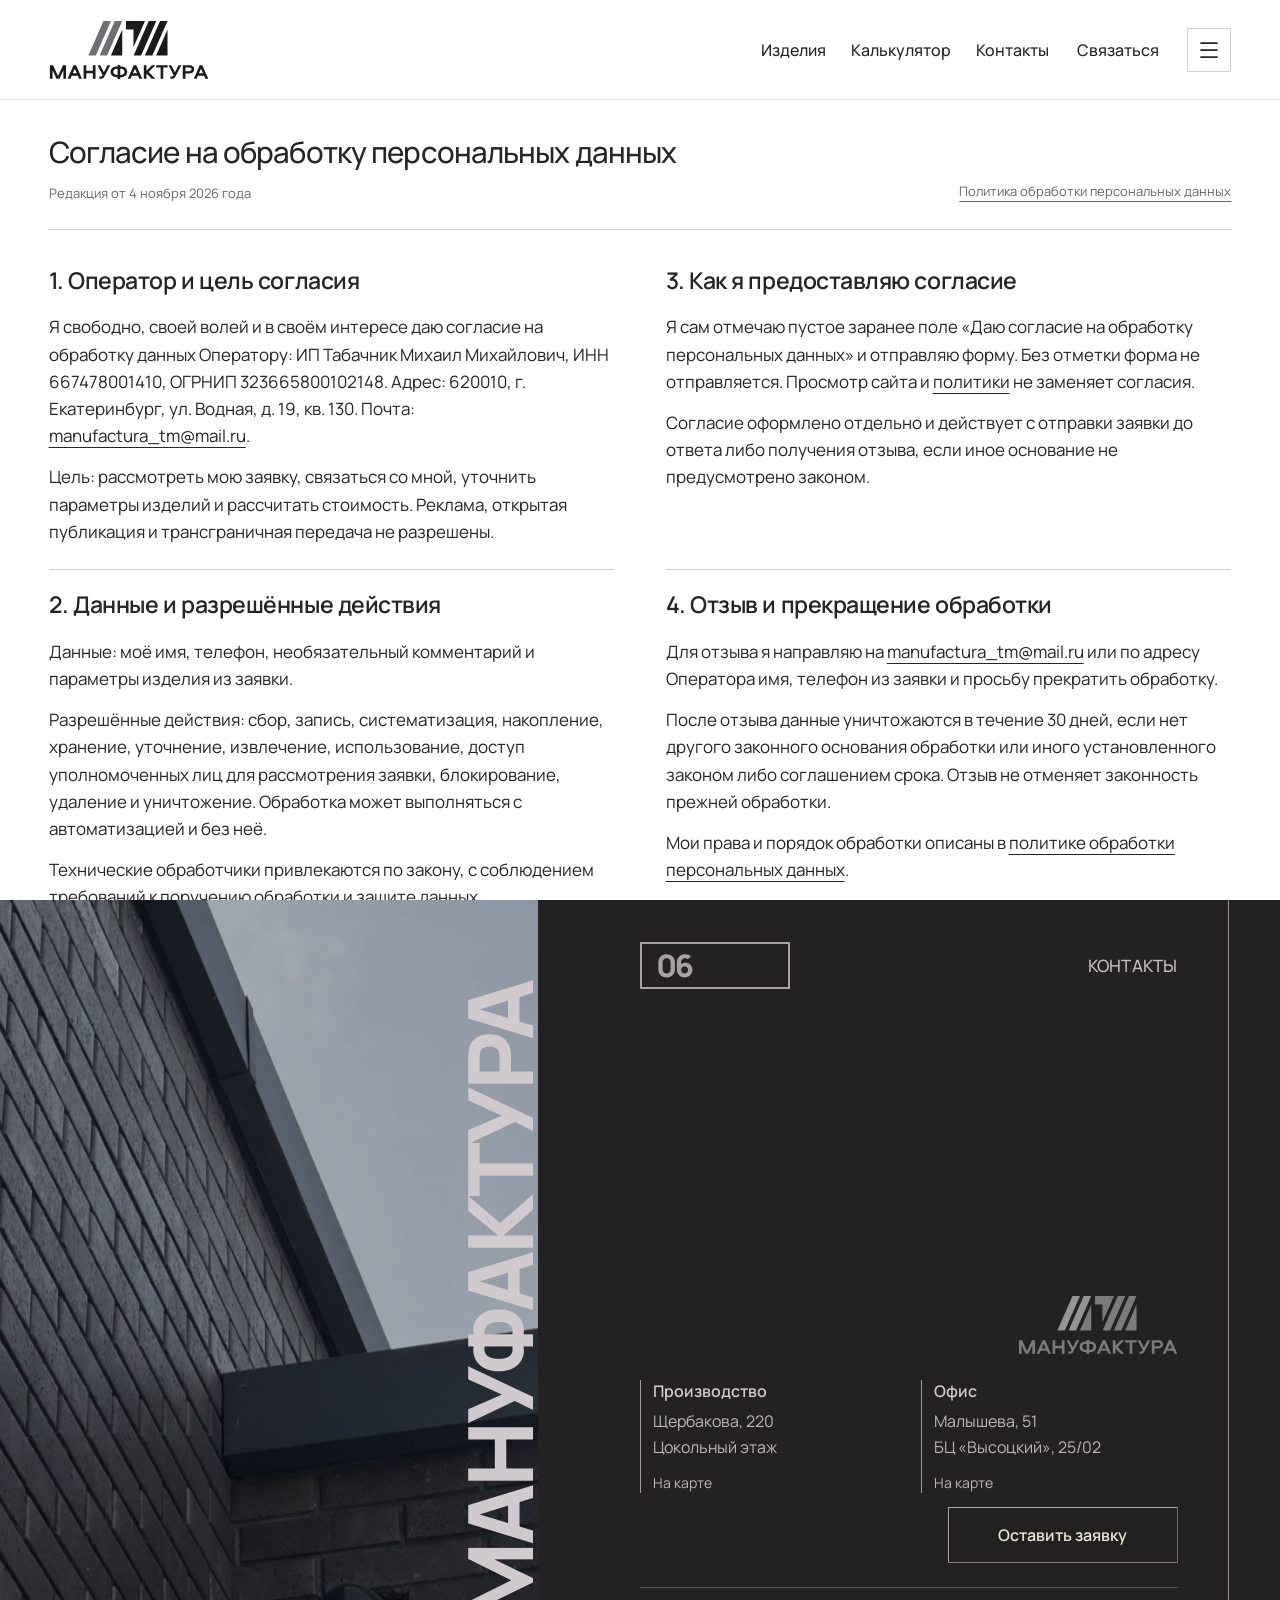
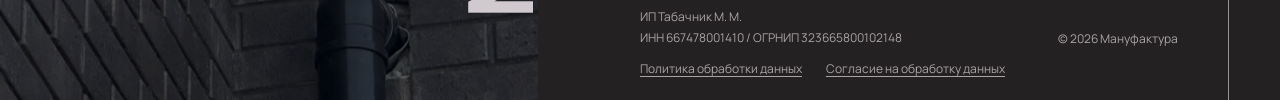
==== consent.html @ b51da5cc "first commit" ====
<!DOCTYPE html>
<!-- Один экран документа и контакты. HTML, CSS, нативные ES-модули. -->
<html lang="ru" class="page page--legal" data-page-motion="" data-section-scroll="" data-scroll-header="" data-scroll-screens="legal-document contacts" data-scroll-anchors="operator:legal-document data:legal-document confirmation:legal-document term:legal-document">
<head>
<meta charset="UTF-8"><meta name="viewport" content="width=device-width, initial-scale=1">
<script src="js/utils/page-boot.js"></script>
<meta name="theme-color" content="#ffffff"><title>Согласие на обработку персональных данных | Мануфактура</title>
<meta name="description" content="Согласие на обработку персональных данных МТМ Мануфактура. Цели, данные, порядок обработки и обратная связь.">
<link rel="icon" href="icons/logo-dark.svg" type="image/svg+xml">
<link rel="preload" href="fonts/Manrope-Regular.woff2" as="font" type="font/woff2" crossorigin="anonymous">
<link rel="stylesheet" href="css/index.css"><script type="module" src="js/index.js"></script>
</head><body id="top">
    <!-- Иконки Lucide: один встроенный спрайт для всех кнопок. -->
    <svg
      xmlns="http://www.w3.org/2000/svg"
      class="icon icon--sprite"
      data-icon-sprite=""
      aria-hidden="true"
      focusable="false"
      width="0"
      height="0"
    >
      <!-- Lucide, ISC: LUCIDE-LICENSE -->
      <symbol
        id="lucide-menu"
        viewBox="0 0 24 24"
        fill="none"
        stroke="currentColor"
        stroke-width="1.75"
        stroke-linecap="round"
        stroke-linejoin="round"
      >
        <path d="M4 5h16"></path>
        <path d="M4 12h16"></path>
        <path d="M4 19h16"></path>
      </symbol>
      <symbol
        id="lucide-plus"
        viewBox="0 0 24 24"
        fill="none"
        stroke="currentColor"
        stroke-width="1.75"
        stroke-linecap="round"
        stroke-linejoin="round"
      >
        <path d="M5 12h14"></path>
        <path d="M12 5v14"></path>
      </symbol>
      <symbol
        id="lucide-arrow-right"
        viewBox="0 0 24 24"
        fill="none"
        stroke="currentColor"
        stroke-width="1.75"
        stroke-linecap="round"
        stroke-linejoin="round"
      >
        <path d="M5 12h14"></path>
        <path d="m12 5 7 7-7 7"></path>
      </symbol>
      <symbol
        id="lucide-x"
        viewBox="0 0 24 24"
        fill="none"
        stroke="currentColor"
        stroke-width="1.75"
        stroke-linecap="round"
        stroke-linejoin="round"
      >
        <path d="M18 6 6 18"></path>
        <path d="m6 6 12 12"></path>
      </symbol>
    </svg>
<a class="skip-link" href="#main">К содержимому</a>
    <!-- Шапка -->
    <header class="header" data-header="">
      <a class="header__brand" href="index.html#top" aria-label="Мануфактура, на главную"
        ><img
          src="icons/logo-dark.svg"
          width="158"
          height="60"
          alt="Мануфактура"
          data-media=""
          class="media header__logo"
          data-fallback="icons/placeholder.svg"><img
          src="icons/logo-light.svg"
          width="158"
          height="60"
          alt=""
          aria-hidden="true"
          class="header__logo header__logo--light"></a>
      <nav class="header__nav" aria-label="Основная навигация">
        <a href="index.html#products" class="header__nav-link">
          <span class="header__nav-window">
            <span class="header__nav-label">Изделия</span>
            <span class="header__nav-label" aria-hidden="true">Изделия</span>
          </span>
        </a>
        <a href="index.html#calculator" class="header__nav-link">
          <span class="header__nav-window">
            <span class="header__nav-label">Калькулятор</span>
            <span class="header__nav-label" aria-hidden="true">Калькулятор</span>
          </span>
        </a>
        <a href="index.html#contacts" class="header__nav-link">
          <span class="header__nav-window">
            <span class="header__nav-label">Контакты</span>
            <span class="header__nav-label" aria-hidden="true">Контакты</span>
          </span>
        </a>
      </nav>
      <button
        class="header__contact"
        type="button"
        data-open-request=""
        aria-haspopup="dialog"
        aria-controls="request-dialog"
      >
        <span class="header__nav-window">
          <span class="header__nav-label">Связаться</span>
          <span class="header__nav-label" aria-hidden="true">Связаться</span>
        </span>
      </button>
      <button
        class="header__toggle"
        aria-label="Открыть меню"
        aria-expanded="false"
        aria-controls="site-menu"
        type="button"
        data-menu-toggle=""
      >
        <svg class="icon header__menu-icon" aria-hidden="true" viewBox="0 0 24 24">
          <use href="#lucide-menu"></use></svg
        ><svg class="icon header__close-icon" aria-hidden="true" viewBox="0 0 24 24">
          <use href="#lucide-x"></use>
        </svg>
      </button>
    </header>
    <nav id="site-menu" class="header__menu" aria-label="Все разделы сайта" hidden data-menu="">
      <a href="index.html#about" class="header__menu-link"><span class="header__menu-label">01 / О нас</span></a
      ><a href="index.html#products" class="header__menu-link"><span class="header__menu-label">02 / Изделия</span></a
      ><a href="index.html#calculator" class="header__menu-link"><span class="header__menu-label">03 / Калькулятор стоимости</span></a
      ><a href="index.html#geography" class="header__menu-link"><span class="header__menu-label">04 / География поставок</span></a
      ><a href="index.html#projects" class="header__menu-link"><span class="header__menu-label">05 / Галерея работ</span></a
      ><a href="index.html#contacts" class="header__menu-link"><span class="header__menu-label">06 / Контакты</span></a
      ><button
        type="button"
        class="header__menu-contact"
        data-open-request
        aria-haspopup="dialog"
        aria-controls="request-dialog"
        ><span class="header__menu-label">Связаться</span></button>
    </nav>
<main id="main" class="legal">
<div data-scroll-screen="legal-document" tabindex="0" role="region" aria-label="Текст документа"><section class="legal__screen" id="legal-document" aria-labelledby="legal-title">
<header class="legal__intro"><h1 class="legal__title" id="legal-title">Согласие на обработку персональных данных</h1>
<div class="legal__meta"><p>Редакция от <time datetime="2026-11-04">4 ноября 2026 года</time></p><a href="privacy.html">Политика обработки персональных данных</a></div></header>
<div class="legal__body"><div class="legal__column"><section class="legal__section" id="operator" aria-labelledby="operator-title"><h2 id="operator-title">1. Оператор и цель согласия</h2>
<p>Я свободно, своей волей и в своём интересе даю согласие на обработку данных Оператору: ИП Табачник Михаил Михайлович, ИНН 667478001410, ОГРНИП 323665800102148. Адрес: 620010, г. Екатеринбург, ул. Водная, д. 19, кв. 130. Почта: <a href="mailto:manufactura_tm@mail.ru">manufactura_tm@mail.ru</a>.</p>
<p>Цель: рассмотреть мою заявку, связаться со мной, уточнить параметры изделий и рассчитать стоимость. Реклама, открытая публикация и трансграничная передача не разрешены.</p></section>
<section class="legal__section" id="data" aria-labelledby="data-title"><h2 id="data-title">2. Данные и разрешённые действия</h2>
<p>Данные: моё имя, телефон, необязательный комментарий и параметры изделия из заявки.</p>
<p>Разрешённые действия: сбор, запись, систематизация, накопление, хранение, уточнение, извлечение, использование, доступ уполномоченных лиц для рассмотрения заявки, блокирование, удаление и уничтожение. Обработка может выполняться с автоматизацией и без неё.</p>
<p>Технические обработчики привлекаются по закону, с соблюдением требований к поручению обработки и защите данных.</p></section></div><div class="legal__column"><section class="legal__section" id="confirmation" aria-labelledby="confirmation-title"><h2 id="confirmation-title">3. Как я предоставляю согласие</h2>
<p>Я сам отмечаю пустое заранее поле «Даю согласие на обработку персональных данных» и отправляю форму. Без отметки форма не отправляется. Просмотр сайта и <a href="privacy.html">политики</a> не заменяет согласия.</p>
<p>Согласие оформлено отдельно и действует с отправки заявки до ответа либо получения отзыва, если иное основание не предусмотрено законом.</p></section>
<section class="legal__section" id="term" aria-labelledby="term-title"><h2 id="term-title">4. Отзыв и прекращение обработки</h2>
<p>Для отзыва я направляю на <a href="mailto:manufactura_tm@mail.ru">manufactura_tm@mail.ru</a> или по адресу Оператора имя, телефон из заявки и просьбу прекратить обработку.</p>
<p>После отзыва данные уничтожаются в течение 30 дней, если нет другого законного основания обработки или иного установленного законом либо соглашением срока. Отзыв не отменяет законность прежней обработки.</p>
<p>Мои права и порядок обработки описаны в <a href="privacy.html">политике обработки персональных данных</a>.</p></section></div></div>
</section></div></main>
<div class="legal-footer" data-scroll-screen="contacts">      <footer id="contacts" class="footer" aria-labelledby="contacts-title">
        <div class="footer__photo">
          <img
            src="images/footer.webp"
            width="1200"
            height="1600"
            alt="Графитовый парапет и кирпичная архитектура частного дома"
            loading="lazy"
            data-parallax=""
            data-parallax-position="footer"
            data-media=""
            class="media footer__image parallax__image"
            data-fallback="icons/placeholder.svg"
            decoding="async"
            srcset="
              images/footer-480.webp  480w,
              images/footer-800.webp  800w,
              images/footer.webp     1200w
            "
            sizes="50vw"><span class="footer__word" aria-hidden="true">МАНУФАКТУРА</span>
        </div>
        <div class="footer__panel">
          <div class="footer__heading">
            <span class="section-index" data-reveal="frame">06</span>
            <h2 id="contacts-title" data-reveal="heading" class="footer__title">КОНТАКТЫ</h2>
          </div>
          <div class="footer__content" data-reveal="fade">
            <a href="index.html#top" class="footer__brand footer__link" aria-label="Мануфактура, наверх"
              ><img
                src="icons/logo-light.svg"
                alt="Мануфактура"
                width="180"
                height="68"
                loading="lazy"
                data-media=""
                class="media footer__logo"
                data-fallback="icons/placeholder.svg"></a>
            
            <div class="footer__addresses">
              <div class="footer__address">
                <h3 class="footer__address-title">Производство</h3>
                <p class="footer__address-text">Щербакова, 220<br>Цокольный этаж</p>
                <a
                  href="https://yandex.ru/maps/?text=Екатеринбург%20Щербакова%20220"
                  target="_blank"
                  rel="noopener"
                  class="footer__map-link footer__link"
                  >На карте</a
                >
              </div>
              <div class="footer__address">
                <h3 class="footer__address-title">Офис</h3>
                <p class="footer__address-text">Малышева, 51<br>БЦ «Высоцкий», 25/02</p>
                <a
                  href="https://yandex.ru/maps/?text=Екатеринбург%20Малышева%2051"
                  target="_blank"
                  rel="noopener"
                  class="footer__map-link footer__link"
                  >На карте</a
                >
              </div>
            </div>
            <button
              class="button button--outline footer__project"
              type="button"
              data-open-request=""
              >Оставить заявку</button
            >
          </div>
          <div class="footer__legal" data-reveal="fade">
            <p class="footer__legal-text">
              ИП Табачник М. М.<br>ИНН 667478001410 / ОГРНИП 323665800102148
            </p>
            <p class="footer__legal-text">© <span id="year" data-year="">2026</span> Мануфактура</p>
            <nav class="footer__documents" aria-label="Юридическая информация">
              <a class="footer__link" href="privacy.html">Политика обработки данных</a>
              <a class="footer__link" href="consent.html">Согласие на обработку данных</a>
            </nav>
          </div>
        </div>
      </footer></div>
    <!-- Запрос расчёта -->
    <dialog
      id="request-dialog"
      class="request"
      aria-labelledby="request-title"
      data-request=""
      data-dialog=""
    >
      <button
        class="icon-button request__close"
        aria-label="Закрыть запрос"
        type="button"
        data-dialog-close=""
      >
        <svg aria-hidden="true" class="icon-button__icon" viewBox="0 0 24 24">
          <use href="#lucide-x"></use>
        </svg>
      </button>
      <h2 id="request-title" class="request__title">Заявка на расчёт</h2>
      <p class="request__copy">
        Оставьте контакты. Менеджер свяжется с вами и уточнит стоимость.
      </p>
      <div class="request__spec" id="request-spec" data-request-spec=""></div>
      <form class="request__form" method="post" data-request-form="" data-request-endpoint="">
        <div class="request__fields">
          <label class="request__field">
            <span class="request__label">Ваше имя</span>
            <input class="request__input" name="name" autocomplete="name" required minlength="2" maxlength="80" placeholder="Как к вам обращаться">
          </label>
          <label class="request__field">
            <span class="request__label">Телефон</span>
            <input class="request__input" name="phone" type="tel" inputmode="tel" autocomplete="tel" required minlength="10" maxlength="30" placeholder="+7 (___) ___-__-__">
          </label>
        </div>
        <label class="request__field">
          <span class="request__label">Комментарий <span class="request__optional">необязательно</span></span>
          <textarea class="request__comment" name="comment" rows="2" maxlength="1500" placeholder="Цвет, сроки или особенности проекта"></textarea>
        </label>
        <div class="request__trap" aria-hidden="true" inert>
          <label>Ваш сайт<input name="website" tabindex="-1" autocomplete="off"></label>
        </div>
        <div class="request__agreement">
          <label class="request__consent">
            <input type="checkbox" name="consent" value="1" required>
            <span>Даю <a href="consent.html" target="_blank" rel="noopener">согласие на обработку персональных данных</a>.</span>
          </label>
          <p class="request__privacy"><a href="privacy.html" target="_blank" rel="noopener">Политика обработки персональных данных</a></p>
        </div>
        <p class="request__status" data-request-status="" role="status" aria-live="polite" hidden></p>
        <button class="button button--dark" type="submit" data-request-submit="">Отправить заявку</button>
      </form>
      <div class="request__success" data-request-success="" role="status" tabindex="-1" hidden>
        <p class="request__success-title">Спасибо! Заявка отправлена.</p>
        <p class="request__copy">Менеджер свяжется с вами по указанному телефону.</p>
        <button class="button button--dark" type="button" data-dialog-close="">Готово</button>
      </div>
      <a href="tel:+79292157775" class="request__phone">Или позвоните: +7 929 215 77 75</a>
    </dialog>
</body></html>
---- css/index.css ----
/* Все стили подключаются браузером напрямую. Порядок слоёв сохраняет каскад. */
@layer reset, foundation, responsive, framing, viewport, screens, controls, layout, adaptive, motion;

@import url('base/normalize.css');
@import url('base/vars.css');
@import url('base/fonts.css');
@import url('base/globals.css');
@import url('blocks/button.css');
@import url('blocks/skip-link.css');
@import url('blocks/header.css');
@import url('blocks/hero.css');
@import url('blocks/section.css');
@import url('blocks/section-heading.css');
@import url('blocks/section-index.css');
@import url('blocks/about.css');
@import url('blocks/signature.css');
@import url('blocks/rule.css');
@import url('blocks/catalog.css');
@import url('blocks/product.css');
@import url('blocks/calculator.css');
@import url('blocks/contact-channels.css');
@import url('blocks/drawing.css');
@import url('blocks/geography.css');
@import url('blocks/gallery.css');
@import url('blocks/footer.css');
@import url('blocks/icon-button.css');
@import url('blocks/lightbox.css');
@import url('blocks/request.css');
@import url('blocks/icon.css');
@import url('blocks/motion.css');
@import url('blocks/media.css');
@import url('blocks/section-scroll.css');
@import url('blocks/legal.css');
@import url('blocks/button-motion.css');
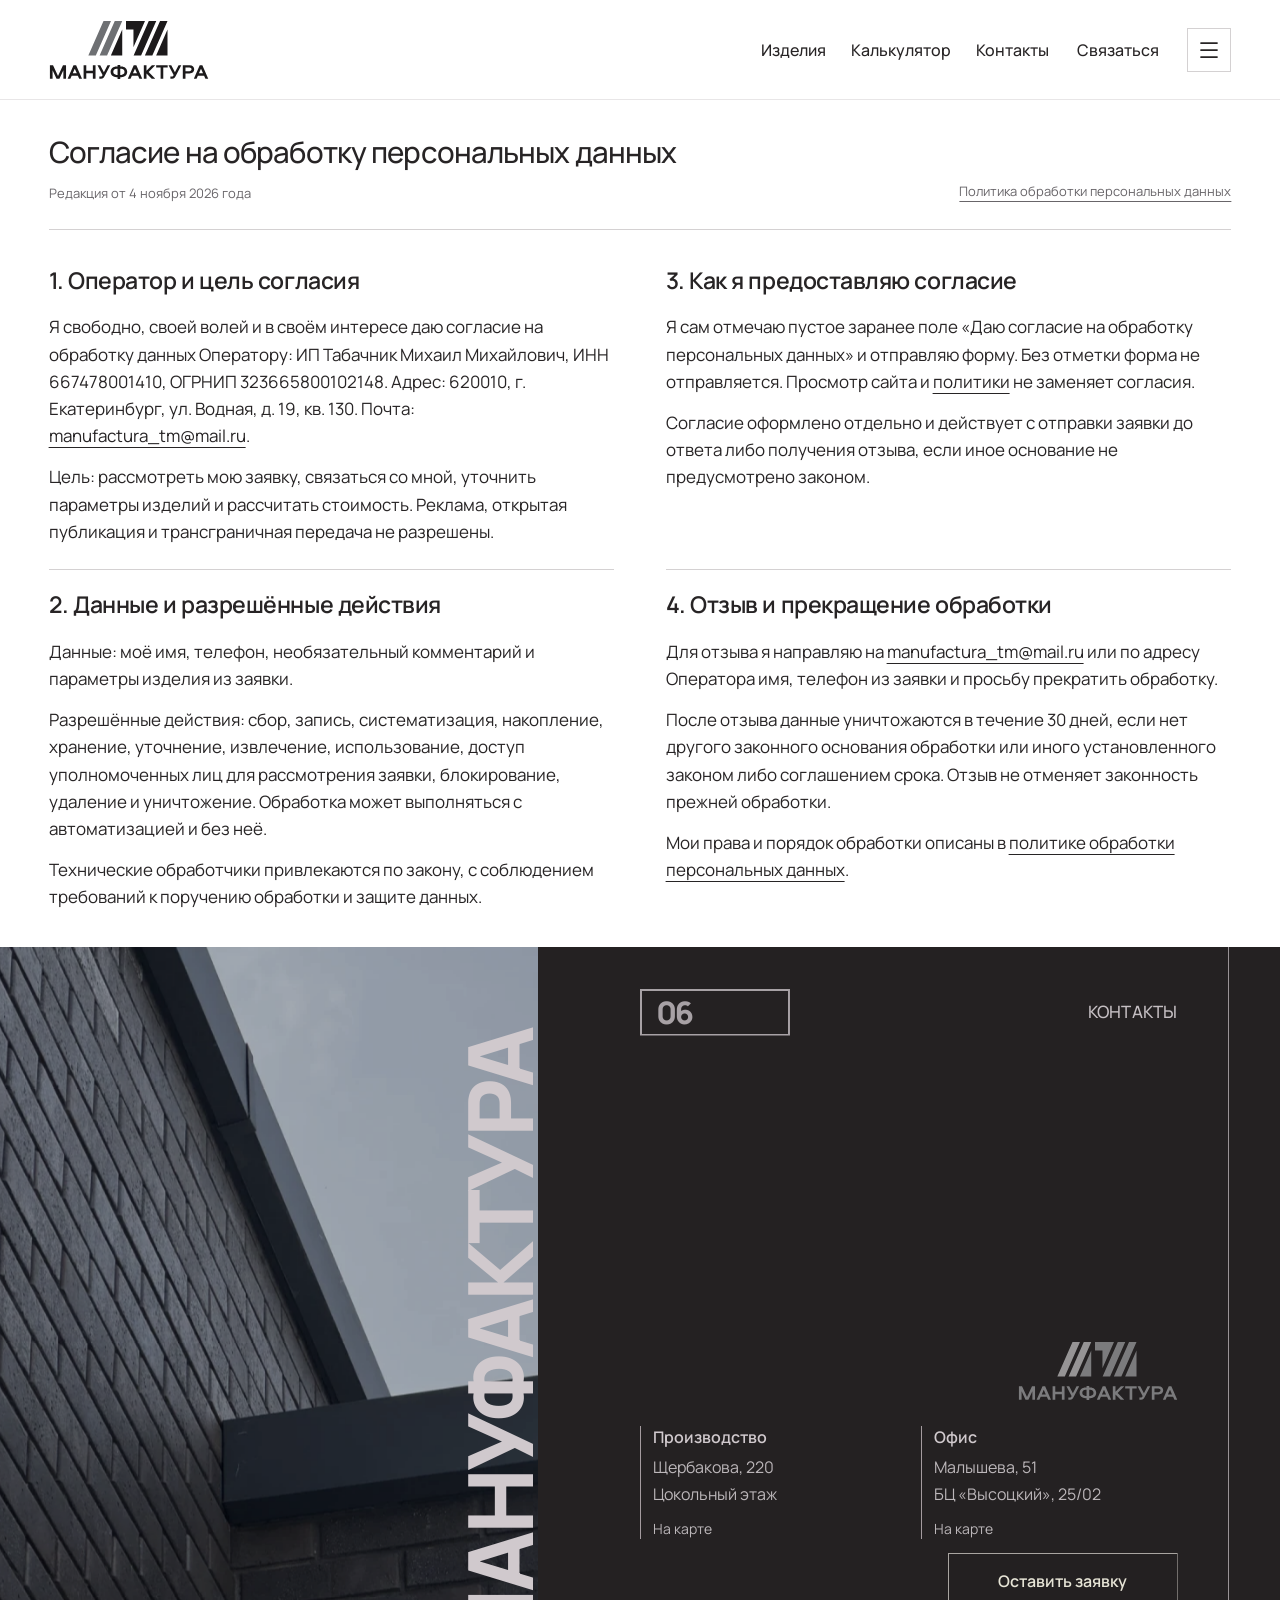
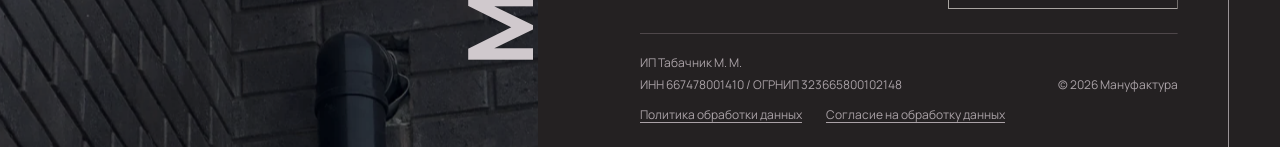
==== commit 311dc690: "11" ====
--- a/consent.html
+++ b/consent.html
@@ -258,6 +258,7 @@
       data-request=""
       data-dialog=""
     >
+      <h2 id="request-title" class="request__title" tabindex="-1" autofocus>Заявка на расчёт</h2>
       <button
         class="icon-button request__close"
         aria-label="Закрыть запрос"
@@ -268,7 +269,6 @@
           <use href="#lucide-x"></use>
         </svg>
       </button>
-      <h2 id="request-title" class="request__title">Заявка на расчёт</h2>
       <p class="request__copy">
         Оставьте контакты. Менеджер свяжется с вами и уточнит стоимость.
       </p>
--- a/css/index.css
+++ b/css/index.css
@@ -29,6 +29,5 @@
 @import url('blocks/icon.css');
 @import url('blocks/motion.css');
 @import url('blocks/media.css');
-@import url('blocks/section-scroll.css');
 @import url('blocks/legal.css');
 @import url('blocks/button-motion.css');
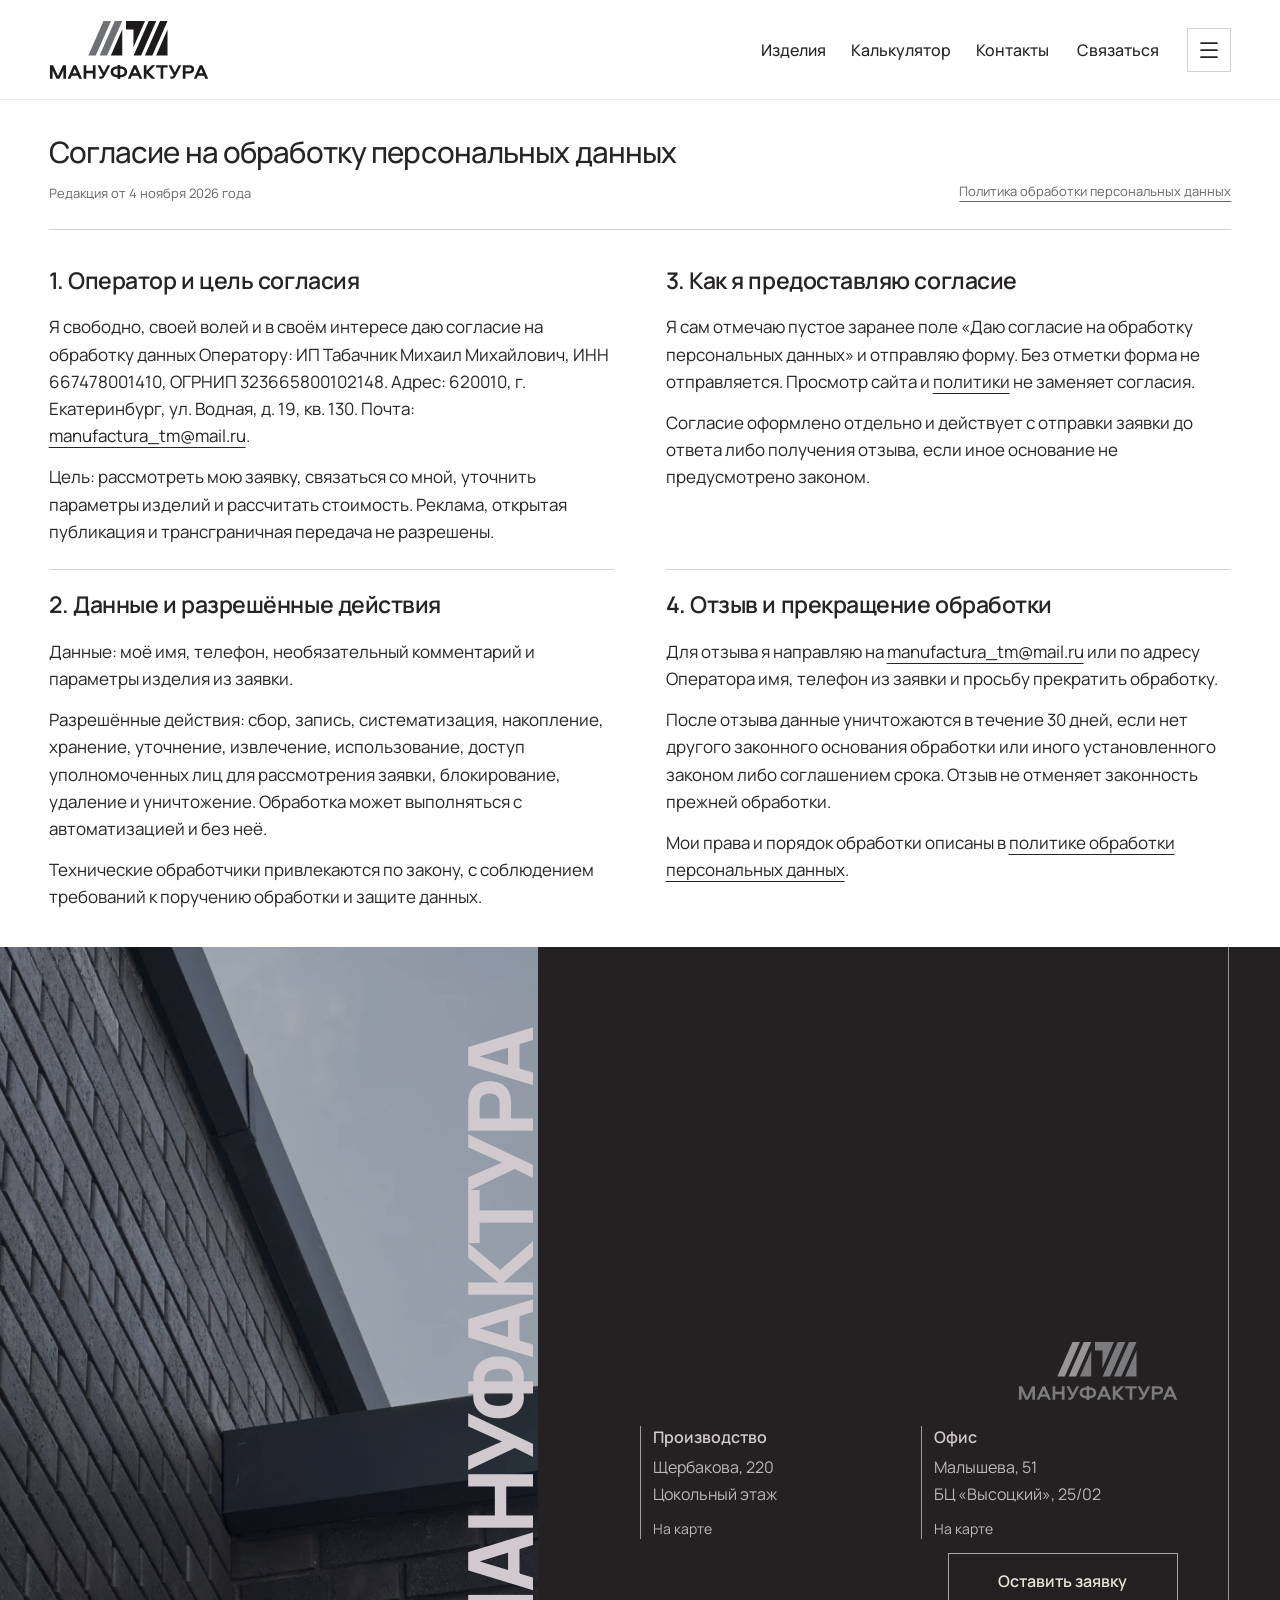
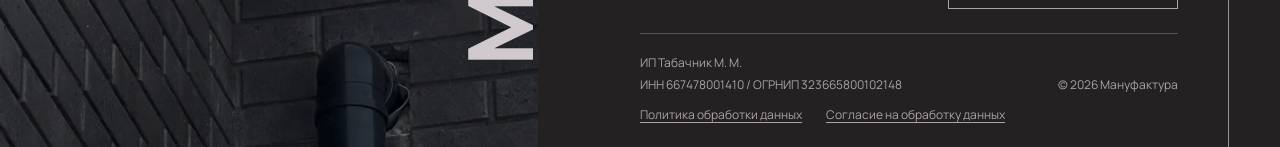
==== commit 09950885: "111" ====
--- a/consent.html
+++ b/consent.html
@@ -139,10 +139,11 @@
     <nav id="site-menu" class="header__menu" aria-label="Все разделы сайта" hidden data-menu="">
       <a href="index.html#about" class="header__menu-link"><span class="header__menu-label">01 / О нас</span></a
       ><a href="index.html#products" class="header__menu-link"><span class="header__menu-label">02 / Изделия</span></a
-      ><a href="index.html#calculator" class="header__menu-link"><span class="header__menu-label">03 / Калькулятор стоимости</span></a
-      ><a href="index.html#geography" class="header__menu-link"><span class="header__menu-label">04 / География поставок</span></a
-      ><a href="index.html#projects" class="header__menu-link"><span class="header__menu-label">05 / Галерея работ</span></a
-      ><a href="index.html#contacts" class="header__menu-link"><span class="header__menu-label">06 / Контакты</span></a
+      ><a href="index.html#coatings" class="header__menu-link"><span class="header__menu-label">03 / Покрытия</span></a
+      ><a href="index.html#calculator" class="header__menu-link"><span class="header__menu-label">04 / Калькулятор стоимости</span></a
+      ><a href="index.html#geography" class="header__menu-link"><span class="header__menu-label">05 / География продаж</span></a
+      ><a href="index.html#projects" class="header__menu-link"><span class="header__menu-label">06 / Галерея работ</span></a
+      ><a href="index.html#contacts" class="header__menu-link"><span class="header__menu-label">07 / Контакты</span></a
       ><button
         type="button"
         class="header__menu-contact"
@@ -192,7 +193,7 @@
         </div>
         <div class="footer__panel">
           <div class="footer__heading">
-            <span class="section-index" data-reveal="frame">06</span>
+        <span class="section-index" data-reveal="frame">07</span>
             <h2 id="contacts-title" data-reveal="heading" class="footer__title">КОНТАКТЫ</h2>
           </div>
           <div class="footer__content" data-reveal="fade">
--- a/css/index.css
+++ b/css/index.css
@@ -17,6 +17,7 @@
 @import url('blocks/rule.css');
 @import url('blocks/catalog.css');
 @import url('blocks/product.css');
+@import url('blocks/coatings.css');
 @import url('blocks/calculator.css');
 @import url('blocks/contact-channels.css');
 @import url('blocks/drawing.css');
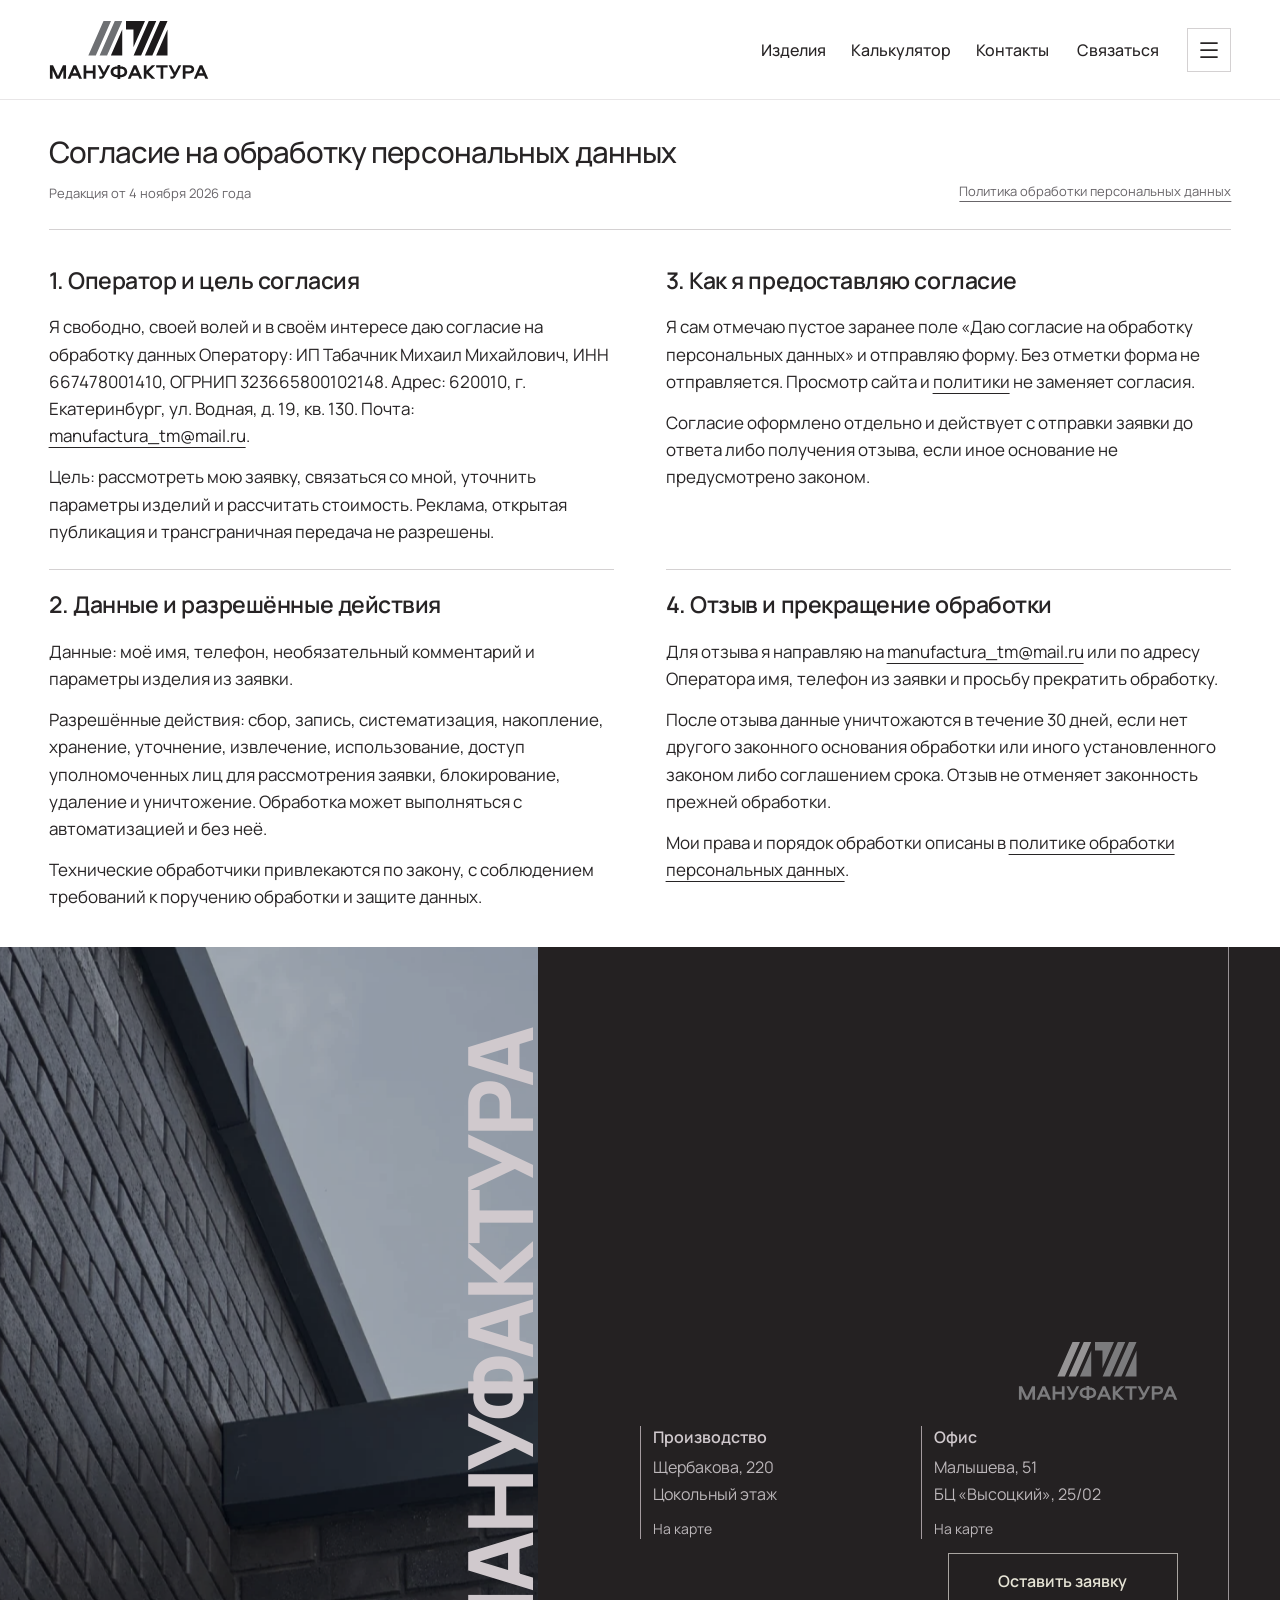
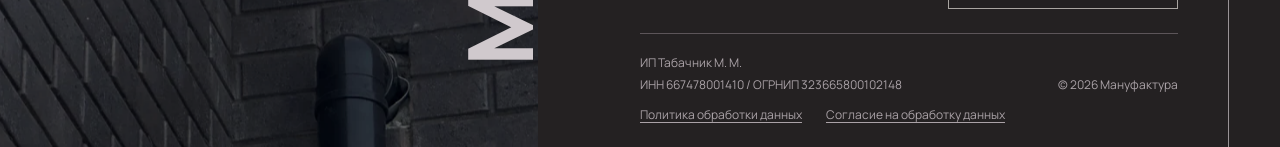
==== commit 00d9cc49: "111" ====
--- a/consent.html
+++ b/consent.html
@@ -137,7 +137,7 @@
       </button>
     </header>
     <nav id="site-menu" class="header__menu" aria-label="Все разделы сайта" hidden data-menu="">
-      <a href="index.html#about" class="header__menu-link"><span class="header__menu-label">01 / О нас</span></a
+      <a href="index.html#about" class="header__menu-link"><span class="header__menu-label">01 / О компании</span></a
       ><a href="index.html#products" class="header__menu-link"><span class="header__menu-label">02 / Изделия</span></a
       ><a href="index.html#coatings" class="header__menu-link"><span class="header__menu-label">03 / Покрытия</span></a
       ><a href="index.html#calculator" class="header__menu-link"><span class="header__menu-label">04 / Калькулятор стоимости</span></a
--- a/css/index.css
+++ b/css/index.css
@@ -12,8 +12,7 @@
 @import url('blocks/section.css');
 @import url('blocks/section-heading.css');
 @import url('blocks/section-index.css');
-@import url('blocks/about.css');
-@import url('blocks/signature.css');
+@import url('blocks/about-variant.css');
 @import url('blocks/rule.css');
 @import url('blocks/catalog.css');
 @import url('blocks/product.css');
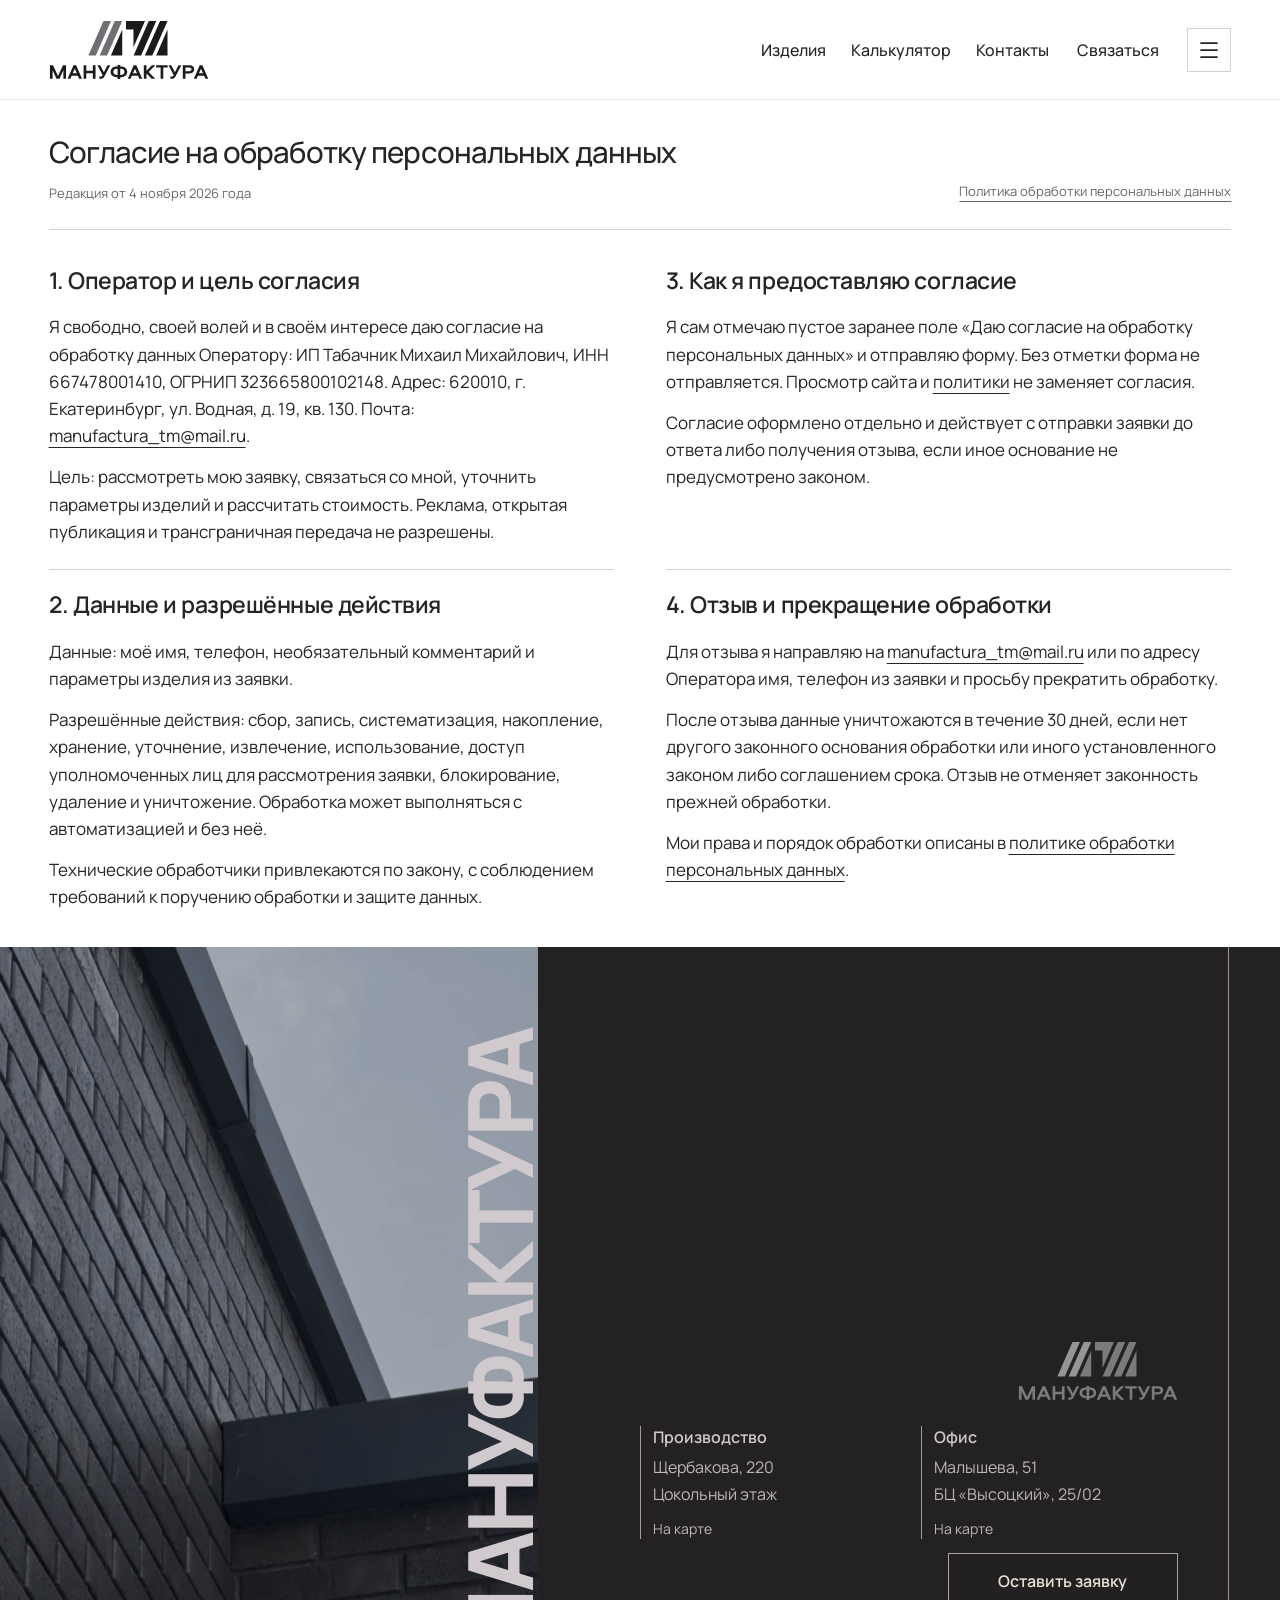
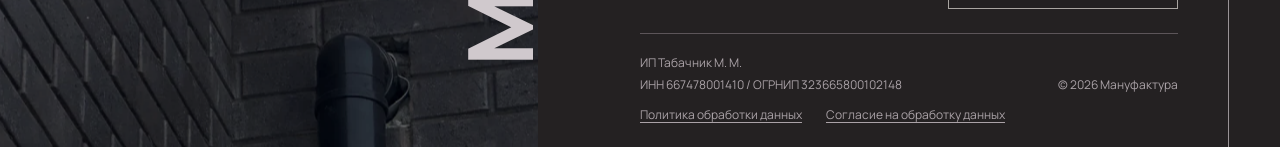
==== commit ab0b9c57: "111" ====
--- a/consent.html
+++ b/consent.html
@@ -1,12 +1,20 @@
 <!DOCTYPE html>
 <!-- Один экран документа и контакты. HTML, CSS, нативные ES-модули. -->
-<html lang="ru" class="page page--legal" data-page-motion="" data-section-scroll="" data-scroll-header="" data-scroll-screens="legal-document contacts" data-scroll-anchors="operator:legal-document data:legal-document confirmation:legal-document term:legal-document">
+<html lang="ru" class="page page--legal" data-page-motion="" data-page-start="">
 <head>
 <meta charset="UTF-8"><meta name="viewport" content="width=device-width, initial-scale=1">
 <script src="js/utils/page-boot.js"></script>
 <meta name="theme-color" content="#ffffff"><title>Согласие на обработку персональных данных | Мануфактура</title>
 <meta name="description" content="Согласие на обработку персональных данных МТМ Мануфактура. Цели, данные, порядок обработки и обратная связь.">
-<link rel="icon" href="icons/logo-dark.svg" type="image/svg+xml">
+<meta property="og:type" content="website">
+    <meta property="og:locale" content="ru_RU">
+    <meta property="og:site_name" content="Мануфактура">
+    <meta property="og:title" content="Согласие на обработку персональных данных | Мануфактура">
+    <meta property="og:description" content="Согласие на обработку персональных данных МТМ Мануфактура. Цели, данные, порядок обработки и обратная связь.">
+    <meta name="twitter:card" content="summary">
+    <meta name="twitter:title" content="Согласие на обработку персональных данных | Мануфактура">
+    <meta name="twitter:description" content="Согласие на обработку персональных данных МТМ Мануфактура. Цели, данные, порядок обработки и обратная связь.">
+    <link rel="icon" href="icons/logo-dark.svg" type="image/svg+xml">
 <link rel="preload" href="fonts/Manrope-Regular.woff2" as="font" type="font/woff2" crossorigin="anonymous">
 <link rel="stylesheet" href="css/index.css"><script type="module" src="js/index.js"></script>
 </head><body id="top">
@@ -90,19 +98,19 @@
           aria-hidden="true"
           class="header__logo header__logo--light"></a>
       <nav class="header__nav" aria-label="Основная навигация">
-        <a href="index.html#products" class="header__nav-link">
+        <a href="index.html#products" class="header__nav-link" aria-label="Изделия">
           <span class="header__nav-window">
             <span class="header__nav-label">Изделия</span>
             <span class="header__nav-label" aria-hidden="true">Изделия</span>
           </span>
         </a>
-        <a href="index.html#calculator" class="header__nav-link">
+        <a href="index.html#calculator" class="header__nav-link" aria-label="Калькулятор">
           <span class="header__nav-window">
             <span class="header__nav-label">Калькулятор</span>
             <span class="header__nav-label" aria-hidden="true">Калькулятор</span>
           </span>
         </a>
-        <a href="index.html#contacts" class="header__nav-link">
+        <a href="index.html#contacts" class="header__nav-link" aria-label="Контакты">
           <span class="header__nav-window">
             <span class="header__nav-label">Контакты</span>
             <span class="header__nav-label" aria-hidden="true">Контакты</span>
@@ -110,7 +118,7 @@
         </a>
       </nav>
       <button
-        class="header__contact"
+        class="header__contact" aria-label="Связаться"
         type="button"
         data-open-request=""
         aria-haspopup="dialog"
--- a/css/index.css
+++ b/css/index.css
@@ -12,12 +12,13 @@
 @import url('blocks/section.css');
 @import url('blocks/section-heading.css');
 @import url('blocks/section-index.css');
-@import url('blocks/about-variant.css');
+@import url('blocks/about.css');
 @import url('blocks/rule.css');
 @import url('blocks/catalog.css');
 @import url('blocks/product.css');
 @import url('blocks/coatings.css');
 @import url('blocks/calculator.css');
+@import url('blocks/calculator-select.css');
 @import url('blocks/contact-channels.css');
 @import url('blocks/drawing.css');
 @import url('blocks/geography.css');
